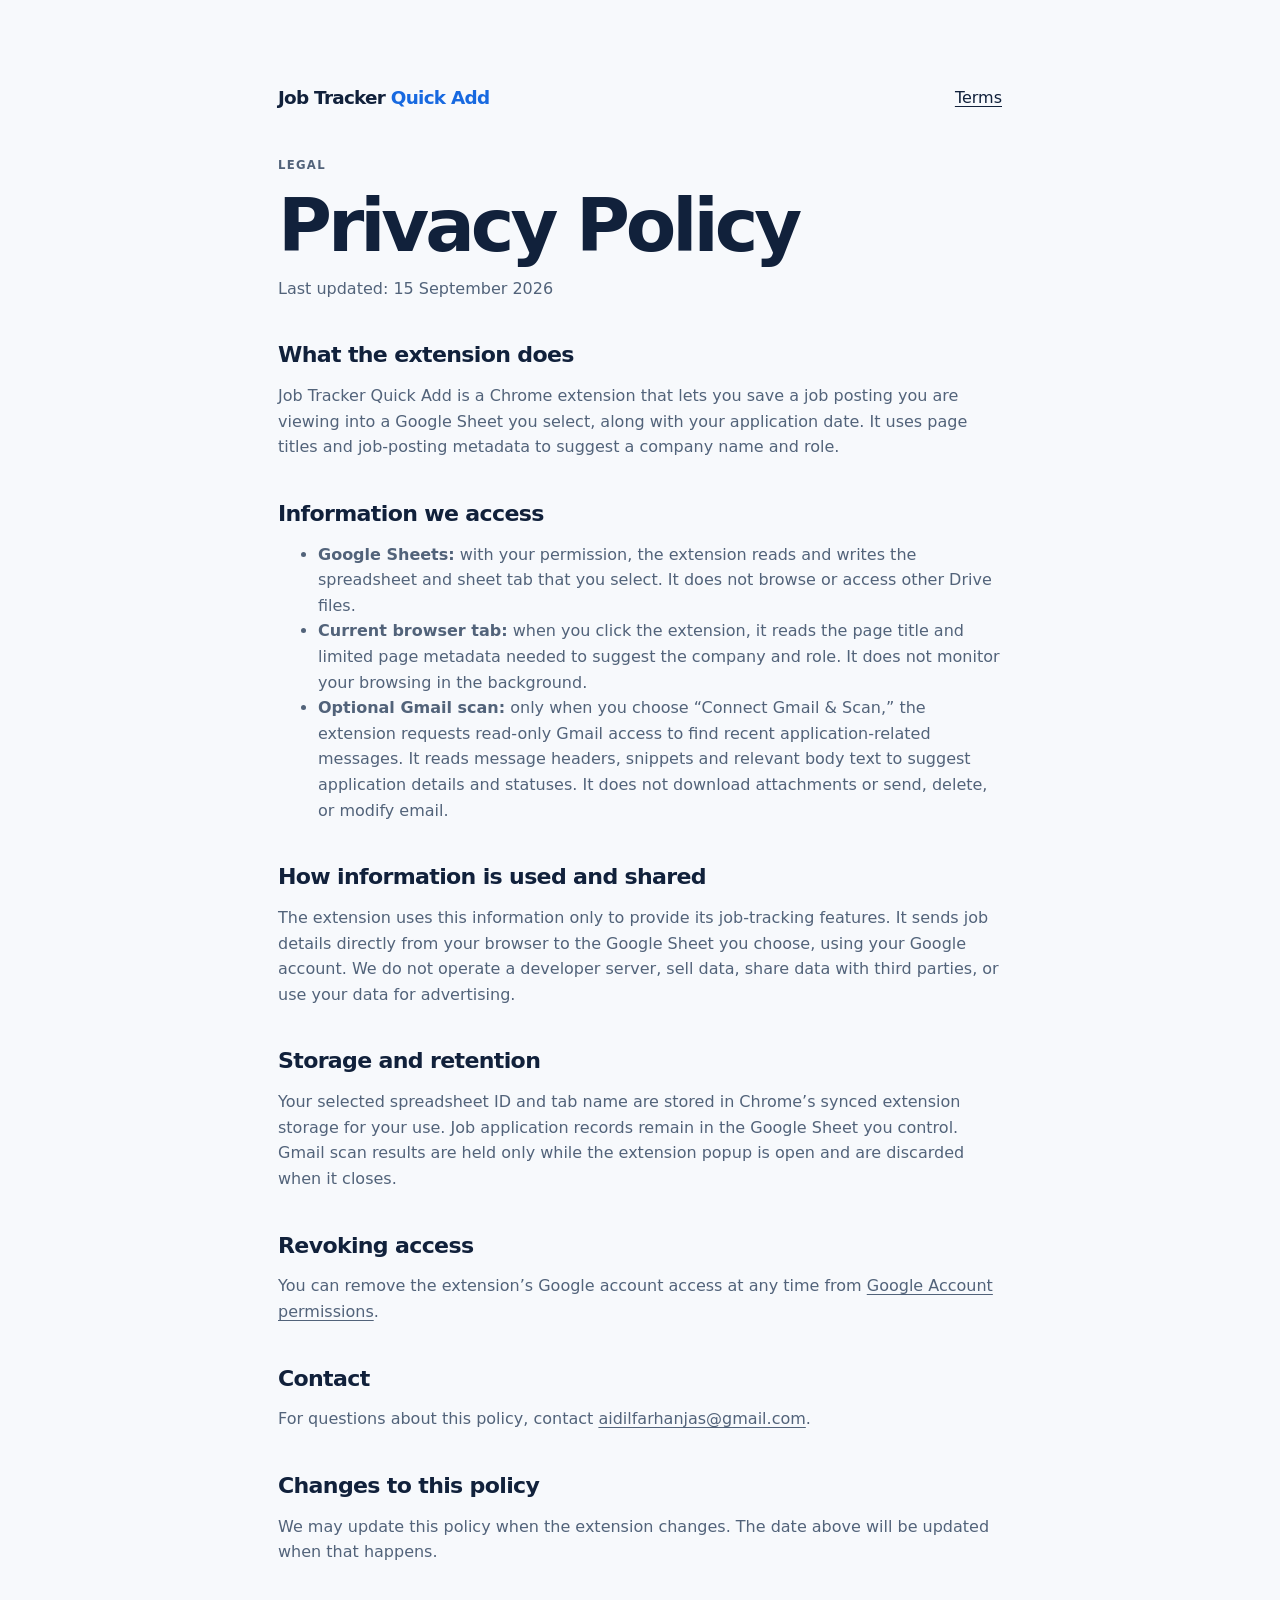
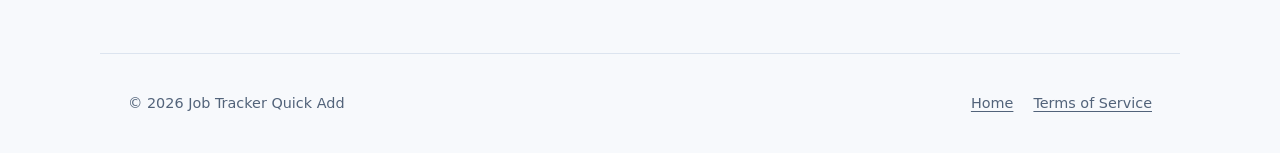
==== site/privacy/index.html @ 61afcd3e "Add files via upload" ====
<!doctype html>
<html lang="en"><head><meta charset="utf-8"><meta name="viewport" content="width=device-width, initial-scale=1"><meta name="description" content="Privacy Policy for Job Tracker Quick Add."><title>Privacy Policy | Job Tracker Quick Add</title><link rel="stylesheet" href="../styles.css"></head>
<body><main class="legal"><nav><a class="brand" href="/">Job Tracker <span>Quick Add</span></a><a href="/terms/">Terms</a></nav><p class="eyebrow">Legal</p><h1>Privacy Policy</h1><p class="updated">Last updated: 15 September 2026</p>
<h2>What the extension does</h2><p>Job Tracker Quick Add is a Chrome extension that lets you save a job posting you are viewing into a Google Sheet you select, along with your application date. It uses page titles and job-posting metadata to suggest a company name and role.</p>
<h2>Information we access</h2><ul><li><strong>Google Sheets:</strong> with your permission, the extension reads and writes the spreadsheet and sheet tab that you select. It does not browse or access other Drive files.</li><li><strong>Current browser tab:</strong> when you click the extension, it reads the page title and limited page metadata needed to suggest the company and role. It does not monitor your browsing in the background.</li><li><strong>Optional Gmail scan:</strong> only when you choose “Connect Gmail &amp; Scan,” the extension requests read-only Gmail access to find recent application-related messages. It reads message headers, snippets and relevant body text to suggest application details and statuses. It does not download attachments or send, delete, or modify email.</li></ul>
<h2>How information is used and shared</h2><p>The extension uses this information only to provide its job-tracking features. It sends job details directly from your browser to the Google Sheet you choose, using your Google account. We do not operate a developer server, sell data, share data with third parties, or use your data for advertising.</p>
<h2>Storage and retention</h2><p>Your selected spreadsheet ID and tab name are stored in Chrome’s synced extension storage for your use. Job application records remain in the Google Sheet you control. Gmail scan results are held only while the extension popup is open and are discarded when it closes.</p>
<h2>Revoking access</h2><p>You can remove the extension’s Google account access at any time from <a href="https://myaccount.google.com/permissions">Google Account permissions</a>.</p>
<h2>Contact</h2><p>For questions about this policy, contact <a href="mailto:aidilfarhanjas@gmail.com">aidilfarhanjas@gmail.com</a>.</p>
<h2>Changes to this policy</h2><p>We may update this policy when the extension changes. The date above will be updated when that happens.</p></main><footer><span>© 2026 Job Tracker Quick Add</span><span><a href="/">Home</a><a href="/terms/">Terms of Service</a></span></footer></body></html>
---- site/styles.css ----
:root { --ink:#11213b; --muted:#52637a; --line:#dce4ef; --paper:#f7f9fc; --accent:#1769e0; --mint:#d9f7e9; }
* { box-sizing:border-box; }
body { margin:0; color:var(--ink); background:var(--paper); font:16px/1.6 Inter, ui-sans-serif, system-ui, -apple-system, BlinkMacSystemFont, "Segoe UI", sans-serif; }
main, footer { max-width:1080px; margin:auto; padding-left:28px; padding-right:28px; }
nav { min-height:92px; display:flex; align-items:center; justify-content:space-between; }
a { color:inherit; text-underline-offset:3px; }
.brand { font-weight:800; text-decoration:none; letter-spacing:-.04em; font-size:1.15rem; }.brand span { color:var(--accent); }
.hero { padding:88px 0 82px; max-width:800px; }.eyebrow,.number { color:var(--accent); font-weight:800; letter-spacing:.11em; text-transform:uppercase; font-size:.73rem; }
h1,h2 { line-height:1.08; letter-spacing:-.055em; margin:0; } h1 { font-size:clamp(3rem,8vw,6.25rem); } h2 { font-size:clamp(1.9rem,4vw,3.2rem); }
.lede { font-size:1.18rem; color:var(--muted); max-width:610px; margin:30px 0; }.button { display:inline-block; color:white; background:var(--accent); text-decoration:none; padding:13px 19px; border-radius:8px; font-weight:700; }
.grid { display:grid; grid-template-columns:repeat(3,1fr); background:white; border:1px solid var(--line); border-radius:16px; overflow:hidden; }.grid article { padding:32px; }.grid article+article { border-left:1px solid var(--line); }.grid h2 { font-size:1.35rem; letter-spacing:-.03em; }.grid p:not(.number),.data>p { color:var(--muted); }
.data { display:grid; grid-template-columns:1fr 1fr; gap:72px; margin:88px 0; align-items:center; }.data h2 { font-size:2.4rem; }.data>p { margin:0; }
footer { min-height:100px; border-top:1px solid var(--line); display:flex; justify-content:space-between; align-items:center; color:var(--muted); font-size:.9rem; } footer span:last-child { display:flex; gap:20px; }
.legal { max-width:780px; padding-top:52px; padding-bottom:72px; }.legal h1 { font-size:clamp(2.7rem,6vw,4.6rem); }.legal h2 { font-size:1.38rem; letter-spacing:-.03em; margin-top:42px; }.legal p,.legal li { color:var(--muted); }.legal .updated { margin-top:10px; color:var(--muted); }
@media (max-width:700px) { main,footer { padding-left:20px; padding-right:20px; }.hero { padding:55px 0; }.grid,.data { grid-template-columns:1fr; }.grid article+article { border-left:0; border-top:1px solid var(--line); }.data { gap:22px; margin:55px 0; } footer { padding-top:24px; padding-bottom:24px; align-items:flex-start; flex-direction:column; gap:12px; } }
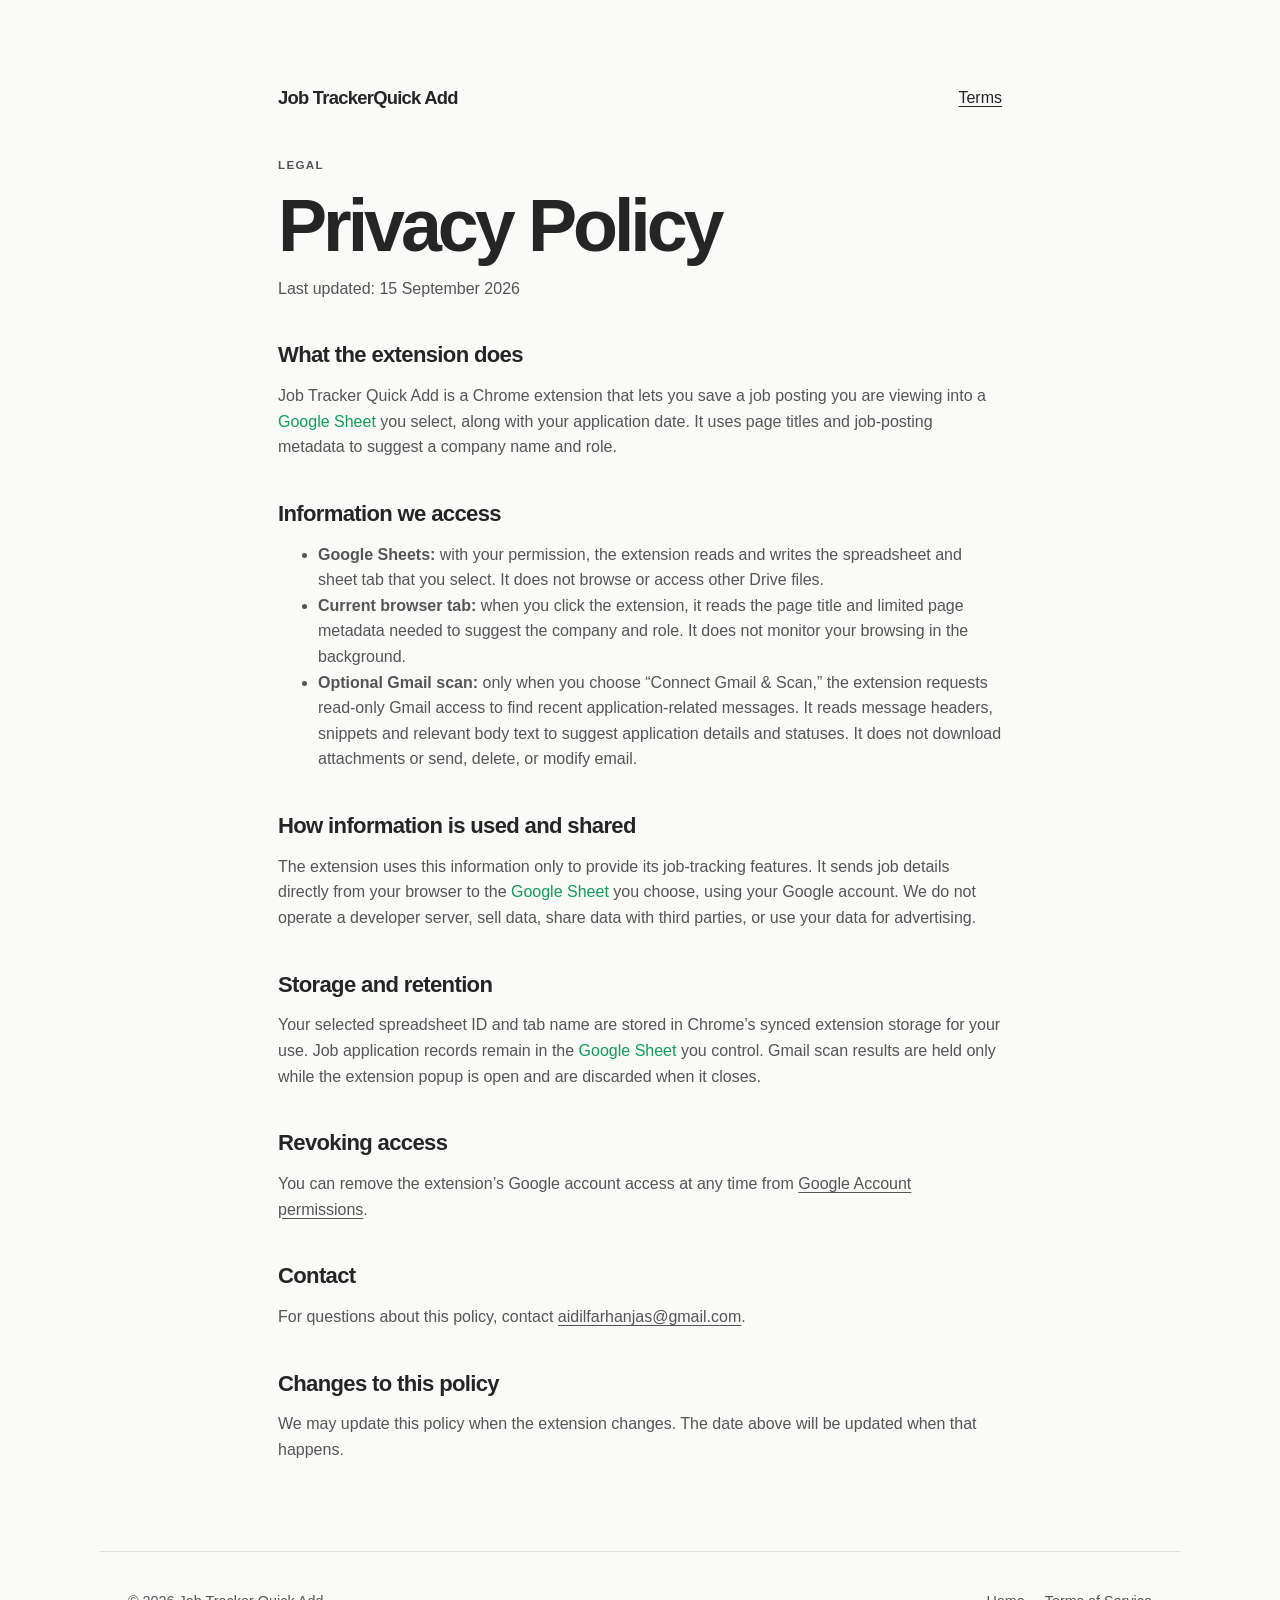
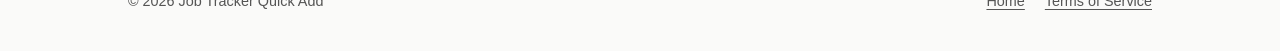
==== commit 4c5659c0: "Style tweaks: green Google Sheet text, unbold brand, outlined step numbers, bordered Sheet ID box" ====
--- a/site/privacy/index.html
+++ b/site/privacy/index.html
@@ -1,10 +1,10 @@
 <!doctype html>
 <html lang="en"><head><meta charset="utf-8"><meta name="viewport" content="width=device-width, initial-scale=1"><meta name="description" content="Privacy Policy for Job Tracker Quick Add."><title>Privacy Policy | Job Tracker Quick Add</title><link rel="stylesheet" href="../styles.css"></head>
 <body><main class="legal"><nav><a class="brand" href="/">Job Tracker <span>Quick Add</span></a><a href="/terms/">Terms</a></nav><p class="eyebrow">Legal</p><h1>Privacy Policy</h1><p class="updated">Last updated: 15 September 2026</p>
-<h2>What the extension does</h2><p>Job Tracker Quick Add is a Chrome extension that lets you save a job posting you are viewing into a Google Sheet you select, along with your application date. It uses page titles and job-posting metadata to suggest a company name and role.</p>
+<h2>What the extension does</h2><p>Job Tracker Quick Add is a Chrome extension that lets you save a job posting you are viewing into a <span class="google-sheet">Google Sheet</span> you select, along with your application date. It uses page titles and job-posting metadata to suggest a company name and role.</p>
 <h2>Information we access</h2><ul><li><strong>Google Sheets:</strong> with your permission, the extension reads and writes the spreadsheet and sheet tab that you select. It does not browse or access other Drive files.</li><li><strong>Current browser tab:</strong> when you click the extension, it reads the page title and limited page metadata needed to suggest the company and role. It does not monitor your browsing in the background.</li><li><strong>Optional Gmail scan:</strong> only when you choose “Connect Gmail &amp; Scan,” the extension requests read-only Gmail access to find recent application-related messages. It reads message headers, snippets and relevant body text to suggest application details and statuses. It does not download attachments or send, delete, or modify email.</li></ul>
-<h2>How information is used and shared</h2><p>The extension uses this information only to provide its job-tracking features. It sends job details directly from your browser to the Google Sheet you choose, using your Google account. We do not operate a developer server, sell data, share data with third parties, or use your data for advertising.</p>
-<h2>Storage and retention</h2><p>Your selected spreadsheet ID and tab name are stored in Chrome’s synced extension storage for your use. Job application records remain in the Google Sheet you control. Gmail scan results are held only while the extension popup is open and are discarded when it closes.</p>
+<h2>How information is used and shared</h2><p>The extension uses this information only to provide its job-tracking features. It sends job details directly from your browser to the <span class="google-sheet">Google Sheet</span> you choose, using your Google account. We do not operate a developer server, sell data, share data with third parties, or use your data for advertising.</p>
+<h2>Storage and retention</h2><p>Your selected spreadsheet ID and tab name are stored in Chrome’s synced extension storage for your use. Job application records remain in the <span class="google-sheet">Google Sheet</span> you control. Gmail scan results are held only while the extension popup is open and are discarded when it closes.</p>
 <h2>Revoking access</h2><p>You can remove the extension’s Google account access at any time from <a href="https://myaccount.google.com/permissions">Google Account permissions</a>.</p>
 <h2>Contact</h2><p>For questions about this policy, contact <a href="mailto:aidilfarhanjas@gmail.com">aidilfarhanjas@gmail.com</a>.</p>
 <h2>Changes to this policy</h2><p>We may update this policy when the extension changes. The date above will be updated when that happens.</p></main><footer><span>© 2026 Job Tracker Quick Add</span><span><a href="/">Home</a><a href="/terms/">Terms of Service</a></span></footer></body></html>
--- a/site/styles.css
+++ b/site/styles.css
@@ -1,15 +1,35 @@
-:root { --ink:#11213b; --muted:#52637a; --line:#dce4ef; --paper:#f7f9fc; --accent:#1769e0; --mint:#d9f7e9; }
+:root { --ink:#252525; --muted:#555555; --line:#dededb; --paper:#fafaf9; --accent:#14213d; --mint:#e5f3e8; --mint-ink:#176b35; }
 * { box-sizing:border-box; }
-body { margin:0; color:var(--ink); background:var(--paper); font:16px/1.6 Inter, ui-sans-serif, system-ui, -apple-system, BlinkMacSystemFont, "Segoe UI", sans-serif; }
+body { margin:0; color:var(--ink); background:var(--paper); font:16px/1.6 Arial, Helvetica, sans-serif; }
 main, footer { max-width:1080px; margin:auto; padding-left:28px; padding-right:28px; }
 nav { min-height:92px; display:flex; align-items:center; justify-content:space-between; }
 a { color:inherit; text-underline-offset:3px; }
-.brand { font-weight:800; text-decoration:none; letter-spacing:-.04em; font-size:1.15rem; }.brand span { color:var(--accent); }
+.brand { display:inline-flex; align-items:center; font-weight:800; text-decoration:none; letter-spacing:-.04em; font-size:1.15rem; }.brand-mark { display:inline-block; width:23px; height:26px; margin-right:8px; text-align:center; color:white; background:#252d37; border-radius:5px; font:700 29px/26px Georgia, serif; }.brand-accent { color:var(--accent); }.brand-name { font-weight:400; }.google-sheet { color:rgb(15,157,88); }
 .hero { padding:88px 0 82px; max-width:800px; }.eyebrow,.number { color:var(--accent); font-weight:800; letter-spacing:.11em; text-transform:uppercase; font-size:.73rem; }
 h1,h2 { line-height:1.08; letter-spacing:-.055em; margin:0; } h1 { font-size:clamp(3rem,8vw,6.25rem); } h2 { font-size:clamp(1.9rem,4vw,3.2rem); }
-.lede { font-size:1.18rem; color:var(--muted); max-width:610px; margin:30px 0; }.button { display:inline-block; color:white; background:var(--accent); text-decoration:none; padding:13px 19px; border-radius:8px; font-weight:700; }
-.grid { display:grid; grid-template-columns:repeat(3,1fr); background:white; border:1px solid var(--line); border-radius:16px; overflow:hidden; }.grid article { padding:32px; }.grid article+article { border-left:1px solid var(--line); }.grid h2 { font-size:1.35rem; letter-spacing:-.03em; }.grid p:not(.number),.data>p { color:var(--muted); }
+.lede { font-size:1.18rem; color:var(--muted); max-width:610px; margin:30px 0; }.button { display:inline-block; color:white; background:var(--accent); text-decoration:none; padding:13px 19px; border-radius:6px; font-weight:700; }
+.grid { display:grid; grid-template-columns:repeat(3,1fr); background:white; border:1px solid var(--line); border-radius:6px; overflow:hidden; }.grid article { padding:32px; }.grid article+article { border-left:1px solid var(--line); }.grid h2 { font-size:1.35rem; letter-spacing:-.03em; }.grid p:not(.number),.data>p { color:var(--muted); }
 .data { display:grid; grid-template-columns:1fr 1fr; gap:72px; margin:88px 0; align-items:center; }.data h2 { font-size:2.4rem; }.data>p { margin:0; }
 footer { min-height:100px; border-top:1px solid var(--line); display:flex; justify-content:space-between; align-items:center; color:var(--muted); font-size:.9rem; } footer span:last-child { display:flex; gap:20px; }
 .legal { max-width:780px; padding-top:52px; padding-bottom:72px; }.legal h1 { font-size:clamp(2.7rem,6vw,4.6rem); }.legal h2 { font-size:1.38rem; letter-spacing:-.03em; margin-top:42px; }.legal p,.legal li { color:var(--muted); }.legal .updated { margin-top:10px; color:var(--muted); }
+.tutorial { scroll-margin-top:28px; }
+.tutorial-heading { max-width:740px; margin-bottom:32px; }
+.tutorial-heading>p:last-child,.tutorial-steps p { color:var(--muted); }
+.tutorial-steps { list-style:none; counter-reset:tutorial; padding:0; margin:0; display:grid; gap:20px; }
+.tutorial-steps>li { counter-increment:tutorial; position:relative; padding:32px 32px 32px 92px; background:white; border:1px solid var(--line); border-radius:6px; min-width:0; }
+.tutorial-steps>li::before { content:counter(tutorial, decimal-leading-zero); position:absolute; left:28px; top:28px; width:42px; height:42px; display:grid; place-items:center; border-radius:50%; background:transparent; border:2px solid #000; color:#000; font-size:.85rem; font-weight:800; }
+.tutorial-steps h3 { margin:2px 0 12px; font-size:1.35rem; line-height:1.3; letter-spacing:-.03em; }
+.tutorial-steps p { margin:12px 0 0; }
+.tutorial-steps strong { color:var(--ink); }
+.tutorial-steps p a { color:var(--accent); }
+.sheet-example { padding:16px; background:var(--paper); border:1px solid rgba(0,0,0,0.7); border-radius:6px; }
+.sheet-example span { display:block; margin-bottom:8px; font-size:.85rem; }
+.sheet-example code { font-size:.85rem; overflow-wrap:anywhere; }
+.sheet-example mark { background:var(--mint); color:var(--mint-ink); font-weight:700; }
+.tutorial-steps figure { margin:24px 0 0; }
+.tutorial-steps figure a { display:block; border:1px solid var(--line); border-radius:6px; overflow:hidden; }
+.tutorial-steps img { display:block; width:100%; height:auto; }
+.tutorial-steps figcaption { margin-top:10px; color:var(--muted); font-size:.85rem; }
+a:focus-visible { outline:3px solid var(--accent); outline-offset:4px; }
+@media (max-width:700px) { .tutorial-steps>li { padding:24px 20px; }.tutorial-steps>li::before { position:static; margin-bottom:16px; }.tutorial-heading { margin-bottom:24px; } }
 @media (max-width:700px) { main,footer { padding-left:20px; padding-right:20px; }.hero { padding:55px 0; }.grid,.data { grid-template-columns:1fr; }.grid article+article { border-left:0; border-top:1px solid var(--line); }.data { gap:22px; margin:55px 0; } footer { padding-top:24px; padding-bottom:24px; align-items:flex-start; flex-direction:column; gap:12px; } }
